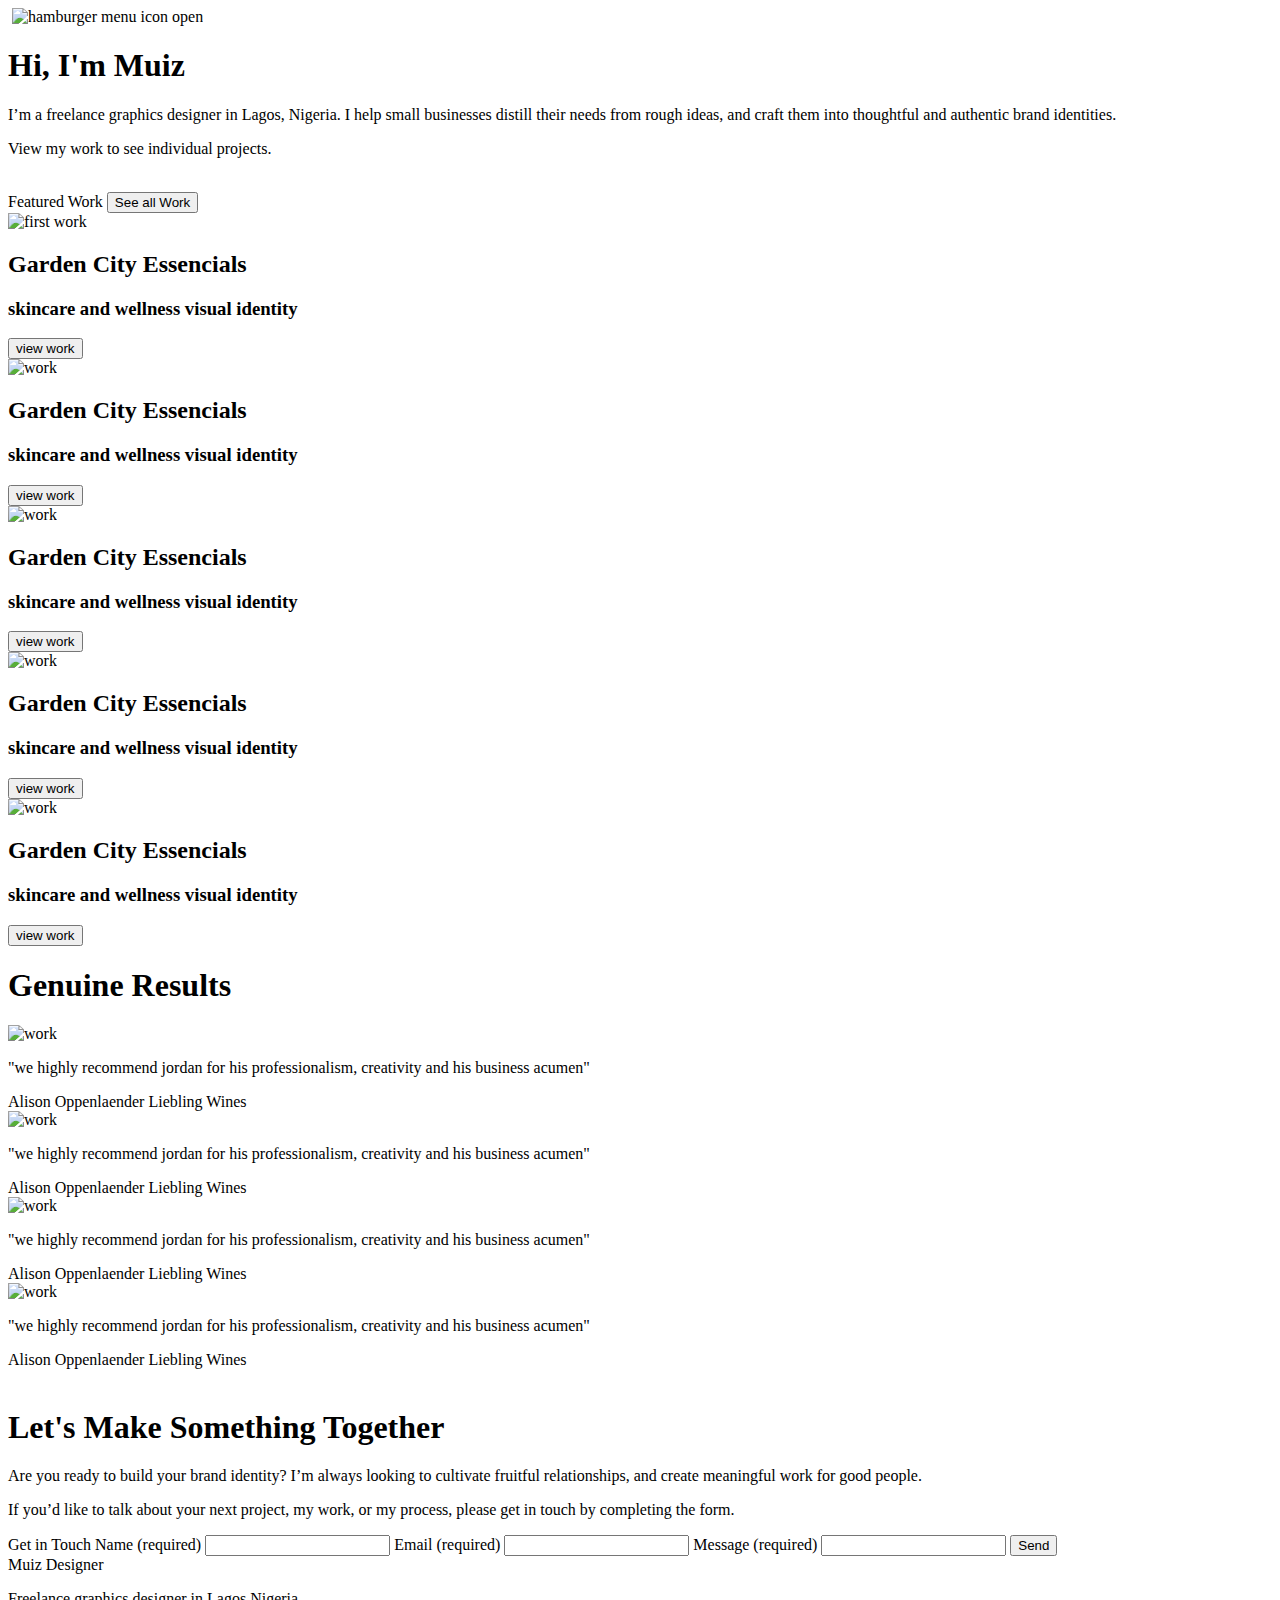
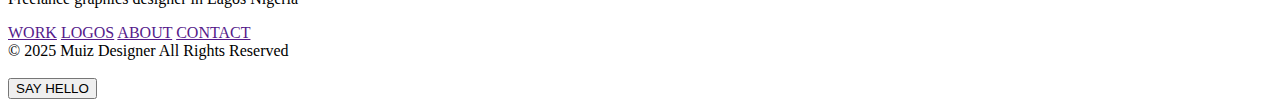
==== index.html @ 4685b1fa "started the repo" ====
<!DOCTYPE html>
<html lang="en">
<head>
    <meta charset="UTF-8">
    <meta name="viewport" content="width=device-width, initial-scale=1.0">
    <title>Muiz | Graphics Designer</title>
    <link rel="icon" href="icon_path" type="image/icon type">
</head>
<body>
    <div>
        <nav>
            <img src="" alt="">
            <img src="" alt="hamburger menu icon open">            
        </nav>

        <div>
            <h1>Hi, I'm Muiz</h1>
            <p>I’m a freelance graphics designer in Lagos, Nigeria. I help small businesses distill their needs from rough ideas, and craft them into thoughtful and authentic brand identities.</p>
            <p>View <span>my work</span> to see individual projects.</p>
        </div>

        <img src="" alt="">
    </div>
    <div>
        <div>
            <span>Featured Work</span>
            <button>See all Work</button>
        </div>
        <div>
            <img src="" alt="first work">
            <h2>Garden City Essencials</h2>
            <h3>skincare and wellness visual identity</h3>
            <button>view work</button>
        </div>
    </div>
    <div>
        <div>
            <img src="" alt="work">
            <h2>Garden City Essencials</h2>
            <h3>skincare and wellness visual identity</h3>
            <button>view work</button>
        </div>
        <div>
            <img src="" alt="work">
            <h2>Garden City Essencials</h2>
            <h3>skincare and wellness visual identity</h3>
            <button>view work</button>
        </div>
        <div>
            <img src="" alt="work">
            <h2>Garden City Essencials</h2>
            <h3>skincare and wellness visual identity</h3>
            <button>view work</button>
        </div>
        <div>
            <img src="" alt="work">
            <h2>Garden City Essencials</h2>
            <h3>skincare and wellness visual identity</h3>
            <button>view work</button>
        </div>
    </div>
    <div>
        <h1>Genuine Results</h1>
        <div>
            <div>
                <img src="" alt="work">
                <p>"we highly recommend jordan for his professionalism, creativity and his business acumen"</p>
                <span>Alison Oppenlaender</span>
                <span>Liebling Wines</span>
            </div>
            <div>
                <img src="" alt="work">
                <p>"we highly recommend jordan for his professionalism, creativity and his business acumen"</p>
                <span>Alison Oppenlaender</span>
                <span>Liebling Wines</span>
            </div>
            <div>
                <img src="" alt="work">
                <p>"we highly recommend jordan for his professionalism, creativity and his business acumen"</p>
                <span>Alison Oppenlaender</span>
                <span>Liebling Wines</span>
            </div>
            <div>
                <img src="" alt="work">
                <p>"we highly recommend jordan for his professionalism, creativity and his business acumen"</p>
                <span>Alison Oppenlaender</span>
                <span>Liebling Wines</span>
            </div>
        </div>
        <div>
            <img src="" alt="">
            <img src="" alt="">
        </div>
    </div>
    <div>
        <div>
            <h1>Let's Make Something Together</h1>
            <p>Are you ready to build your brand identity? I’m always looking to cultivate fruitful relationships, and create meaningful work for good people.</p>
            <p>If you’d like to talk about your next project, my work, or my process, please get in touch by completing the form.</p>
        </div>
        <form action="">
            <span>Get in Touch</span>

            <label for="name">Name (required)</label>
            <input type="text" name="name">

            <label for="email">Email (required)</label>
            <input type="email" name="email">

            <label for="message">Message (required)</label>
            <input type="text" name="message">

            <input type="submit" value="Send">
        </form>
    </div>

    <footer>
        <div>
            <span>Muiz Designer</span>
            <p>Freelance graphics designer in Lagos Nigeria</p>
        </div>

        <div>
            <a href="">WORK</a>
            <a href="">LOGOS</a>
            <a href="">ABOUT</a>
            <a href="">CONTACT</a>
        </div>

        <div>
            <span>© 2025 Muiz Designer</span>
            <span>All Rights Reserved</span>
            <div>
                <img src="" alt="">
                <img src="" alt="">
                <img src="" alt="">
            </div>
        </div>

        <button>SAY HELLO</button>

    </footer>
    
</body>
</html>
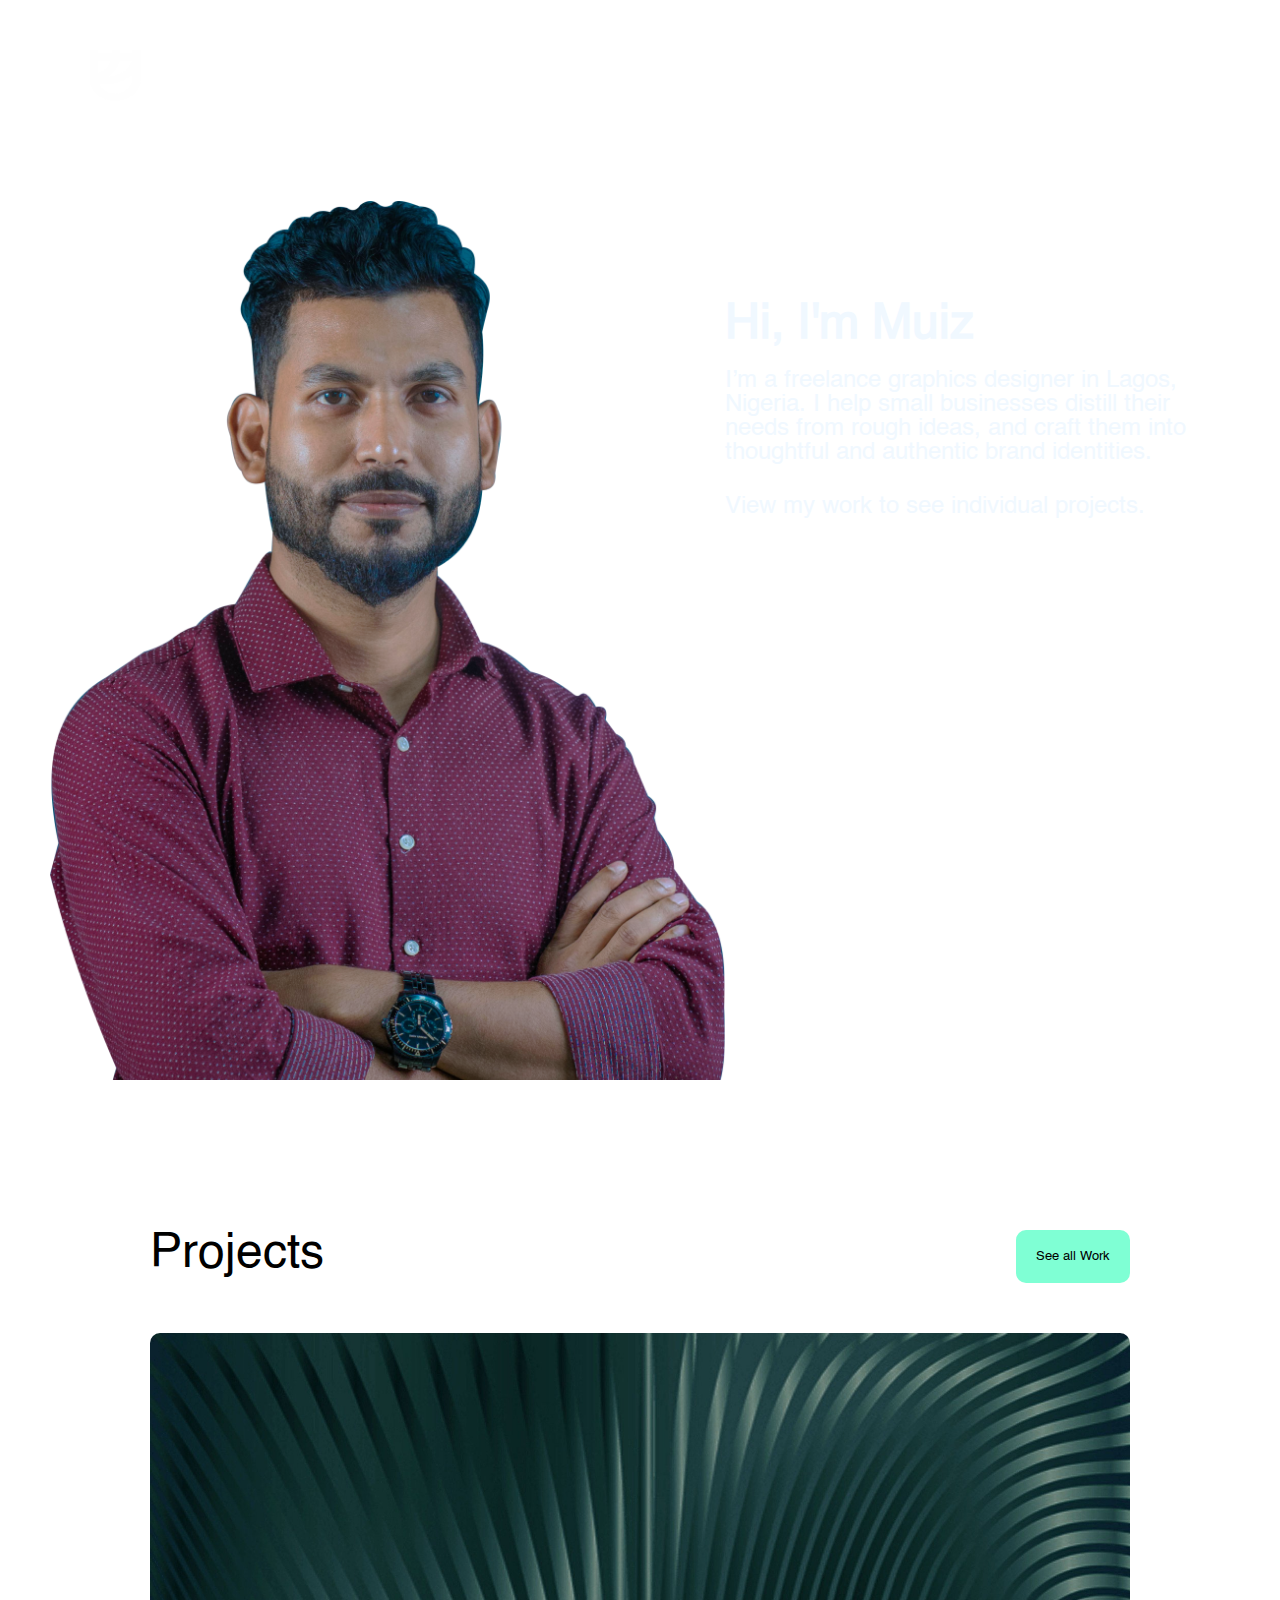
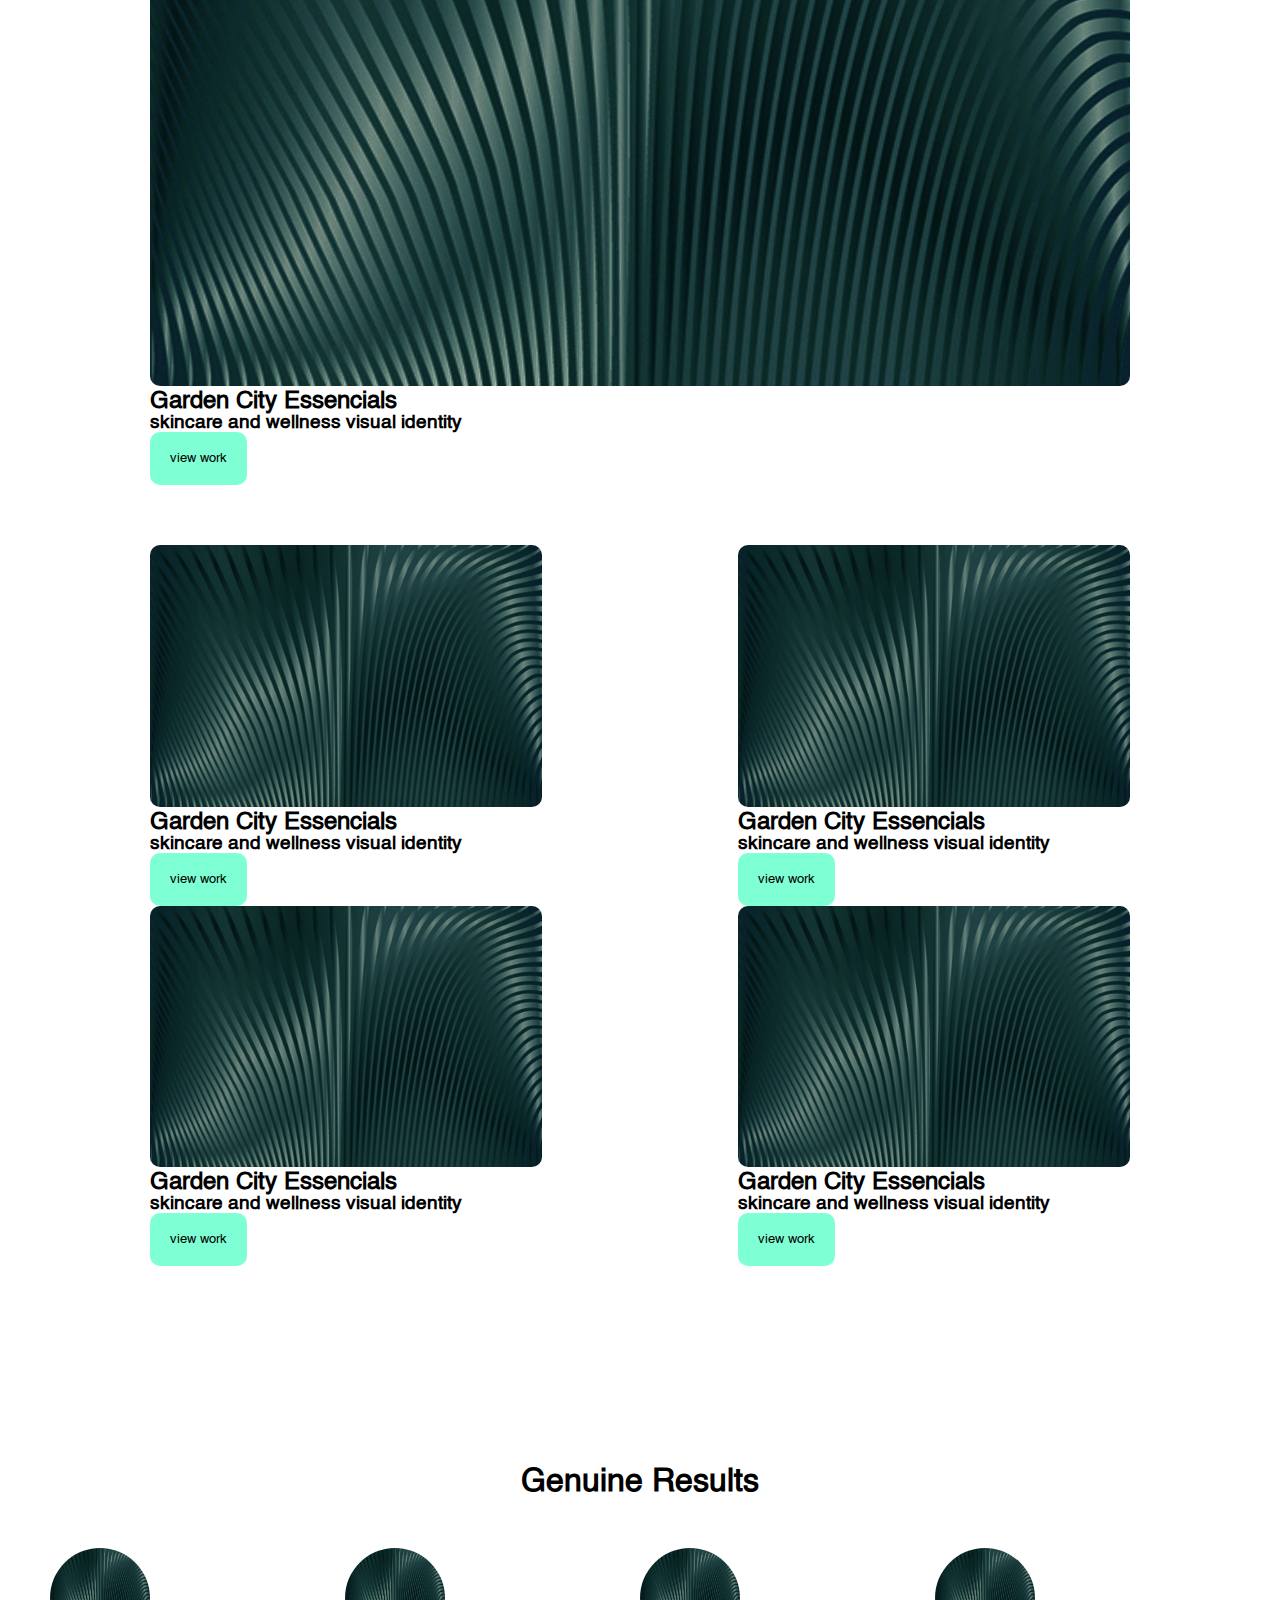
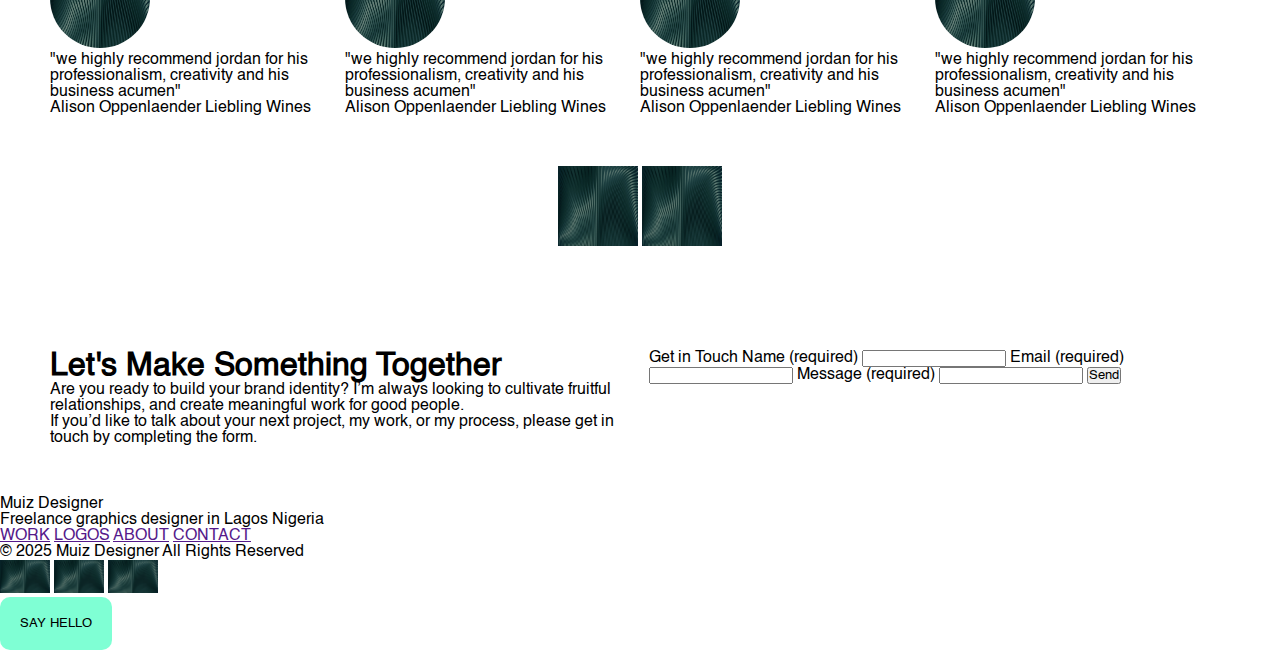
==== commit d2d6e712: "still on the frontend" ====
--- a/index.html
+++ b/index.html
@@ -4,95 +4,96 @@
     <meta charset="UTF-8">
     <meta name="viewport" content="width=device-width, initial-scale=1.0">
     <title>Muiz | Graphics Designer</title>
-    <link rel="icon" href="icon_path" type="image/icon type">
+    <link rel="stylesheet" href="assets\css\index.css">
 </head>
 <body>
-    <div>
+    <div class="hero">
         <nav>
-            <img src="" alt="">
-            <img src="" alt="hamburger menu icon open">            
+            <img src="/assets/images/iconlogo.png" alt="icon" class="logo">
+            <img src="assets\images\icons8-hamburger-menu-100.png" alt="hamburger menu icon open" class="hamburger-open">            
         </nav>
-
-        <div>
-            <h1>Hi, I'm Muiz</h1>
-            <p>I’m a freelance graphics designer in Lagos, Nigeria. I help small businesses distill their needs from rough ideas, and craft them into thoughtful and authentic brand identities.</p>
-            <p>View <span>my work</span> to see individual projects.</p>
+        <div class="intro-container">
+            <div class="intro">
+                <h1>Hi, I'm Muiz</h1>
+                <p>I’m a freelance graphics designer in Lagos, Nigeria. I help small businesses distill their needs from rough ideas, and craft them into thoughtful and authentic brand identities.</p>
+                <p>View <span>my work</span> to see individual projects.</p>
+            </div>
+            <img src="/assets/images/pic.png" alt="" class="hero-image">
         </div>
 
-        <img src="" alt="">
     </div>
-    <div>
-        <div>
-            <span>Featured Work</span>
+    <div class="featured-work">
+        <div class="featured-top">
+            <span>Projects</span>
             <button>See all Work</button>
         </div>
-        <div>
-            <img src="" alt="first work">
+        <div class="work-card">
+            <img src="assets\images\metal.jpg" alt="first work" class="first-work">
             <h2>Garden City Essencials</h2>
             <h3>skincare and wellness visual identity</h3>
             <button>view work</button>
         </div>
     </div>
-    <div>
-        <div>
-            <img src="" alt="work">
+    <div class="works">
+        <div class="work-card">
+            <img src="assets\images\metal.jpg" alt="work" class="work-image">
             <h2>Garden City Essencials</h2>
             <h3>skincare and wellness visual identity</h3>
             <button>view work</button>
         </div>
-        <div>
-            <img src="" alt="work">
+        <div class="work-card">
+            <img src="assets\images\metal.jpg" alt="work" class="work-image">
             <h2>Garden City Essencials</h2>
             <h3>skincare and wellness visual identity</h3>
             <button>view work</button>
         </div>
-        <div>
-            <img src="" alt="work">
+        <div class="work-card">
+            <img src="assets\images\metal.jpg" alt="work" class="work-image">
             <h2>Garden City Essencials</h2>
             <h3>skincare and wellness visual identity</h3>
             <button>view work</button>
         </div>
-        <div>
-            <img src="" alt="work">
+        <div class="work-card">
+            <img src="assets\images\metal.jpg" alt="work" class="work-image">
             <h2>Garden City Essencials</h2>
             <h3>skincare and wellness visual identity</h3>
             <button>view work</button>
         </div>
     </div>
-    <div>
+    <div class="testimonials flex flex-row flex-align gap-50 padding2">
         <h1>Genuine Results</h1>
-        <div>
+        <div class="referals flex">
             <div>
-                <img src="" alt="work">
+                <img src="assets\images\metal.jpg" alt="work" class="portrait">
                 <p>"we highly recommend jordan for his professionalism, creativity and his business acumen"</p>
                 <span>Alison Oppenlaender</span>
                 <span>Liebling Wines</span>
             </div>
             <div>
-                <img src="" alt="work">
+                <img src="assets\images\metal.jpg" alt="work" class="portrait">
                 <p>"we highly recommend jordan for his professionalism, creativity and his business acumen"</p>
                 <span>Alison Oppenlaender</span>
                 <span>Liebling Wines</span>
             </div>
             <div>
-                <img src="" alt="work">
+                <img src="assets\images\metal.jpg" alt="work" class="portrait">
                 <p>"we highly recommend jordan for his professionalism, creativity and his business acumen"</p>
                 <span>Alison Oppenlaender</span>
                 <span>Liebling Wines</span>
             </div>
             <div>
-                <img src="" alt="work">
+                <img src="assets\images\metal.jpg" alt="work" class="portrait">
                 <p>"we highly recommend jordan for his professionalism, creativity and his business acumen"</p>
                 <span>Alison Oppenlaender</span>
                 <span>Liebling Wines</span>
             </div>
         </div>
         <div>
-            <img src="" alt="">
-            <img src="" alt="">
+            <img src="assets\images\metal.jpg" alt="" class="left-arrow">
+            <img src="assets\images\metal.jpg" alt="" class="right-arrow">
         </div>
     </div>
-    <div>
+    <div class="contact flex padding2">
         <div>
             <h1>Let's Make Something Together</h1>
             <p>Are you ready to build your brand identity? I’m always looking to cultivate fruitful relationships, and create meaningful work for good people.</p>
@@ -131,9 +132,9 @@
             <span>© 2025 Muiz Designer</span>
             <span>All Rights Reserved</span>
             <div>
-                <img src="" alt="">
-                <img src="" alt="">
-                <img src="" alt="">
+                <img src="assets\images\metal.jpg" alt="" class="image-icon">
+                <img src="assets\images\metal.jpg" alt="" class="image-icon">
+                <img src="assets\images\metal.jpg" alt="" class="image-icon">
             </div>
         </div>
 
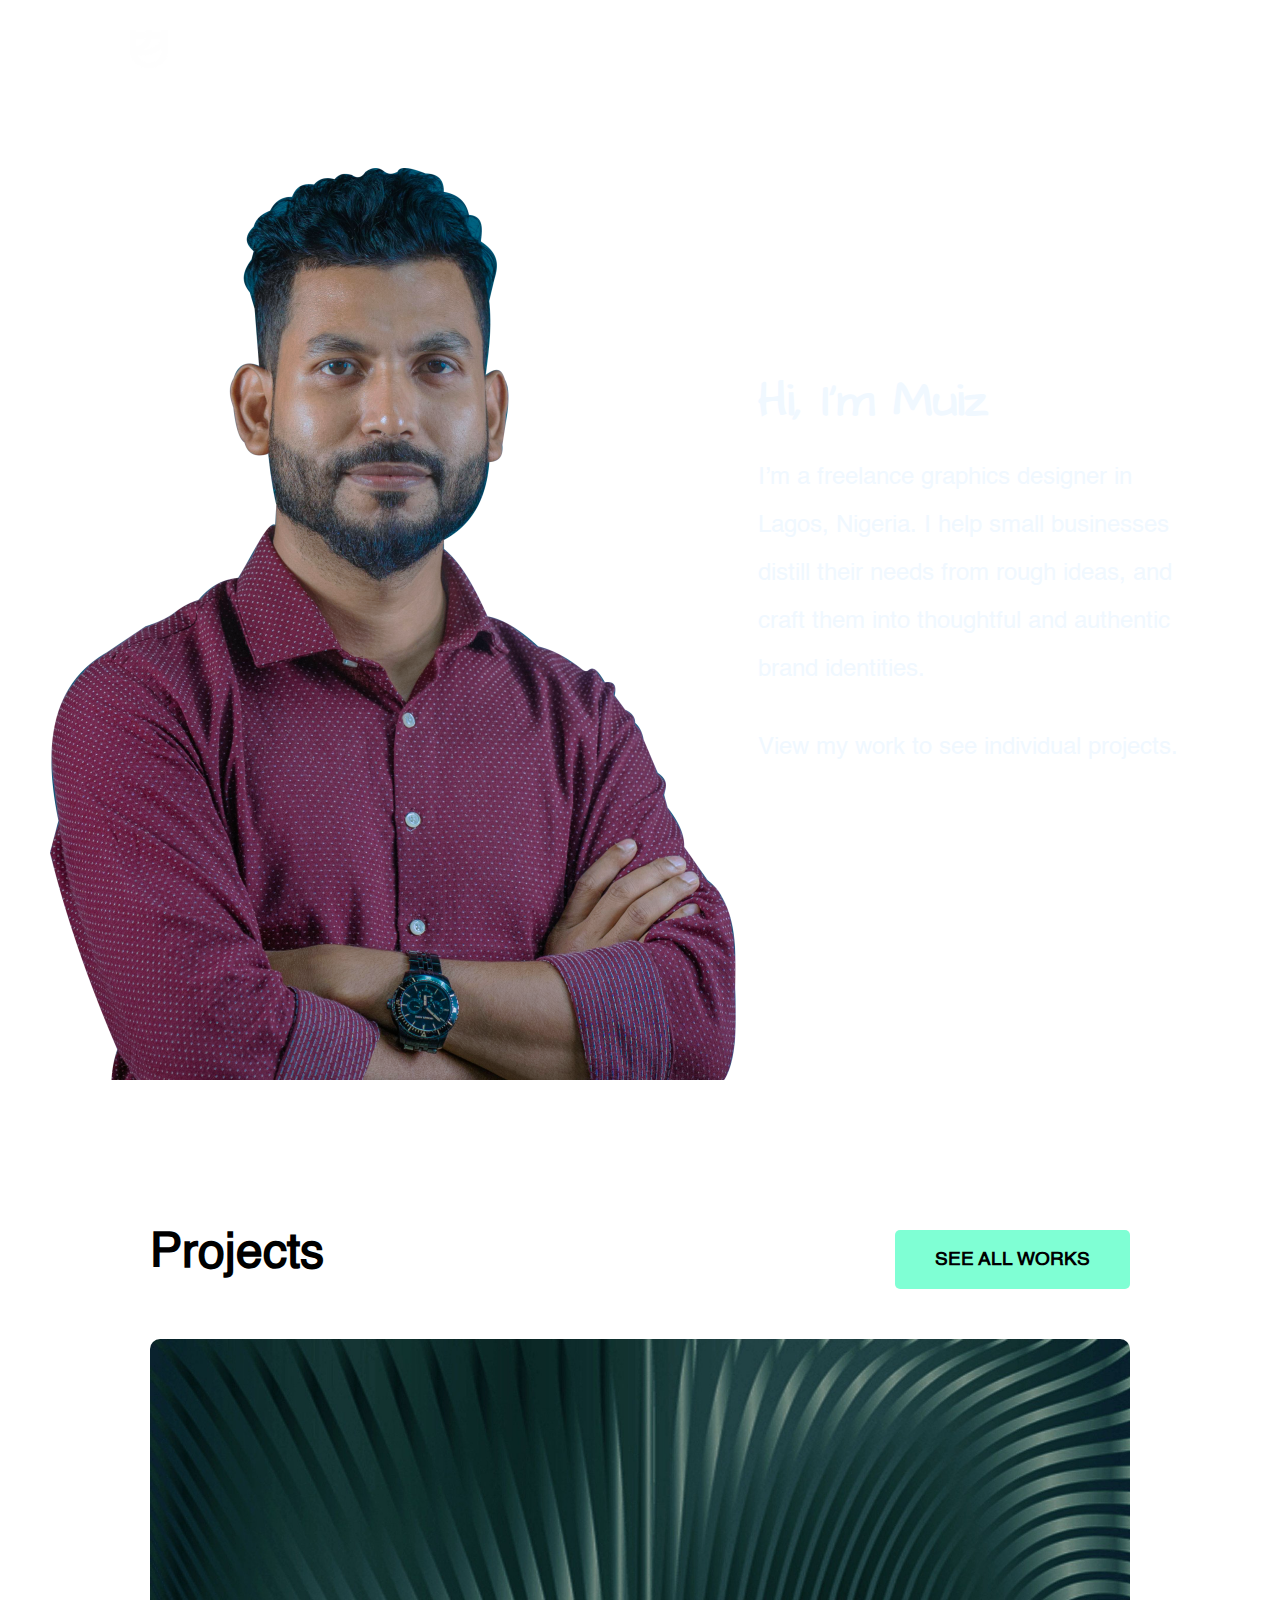
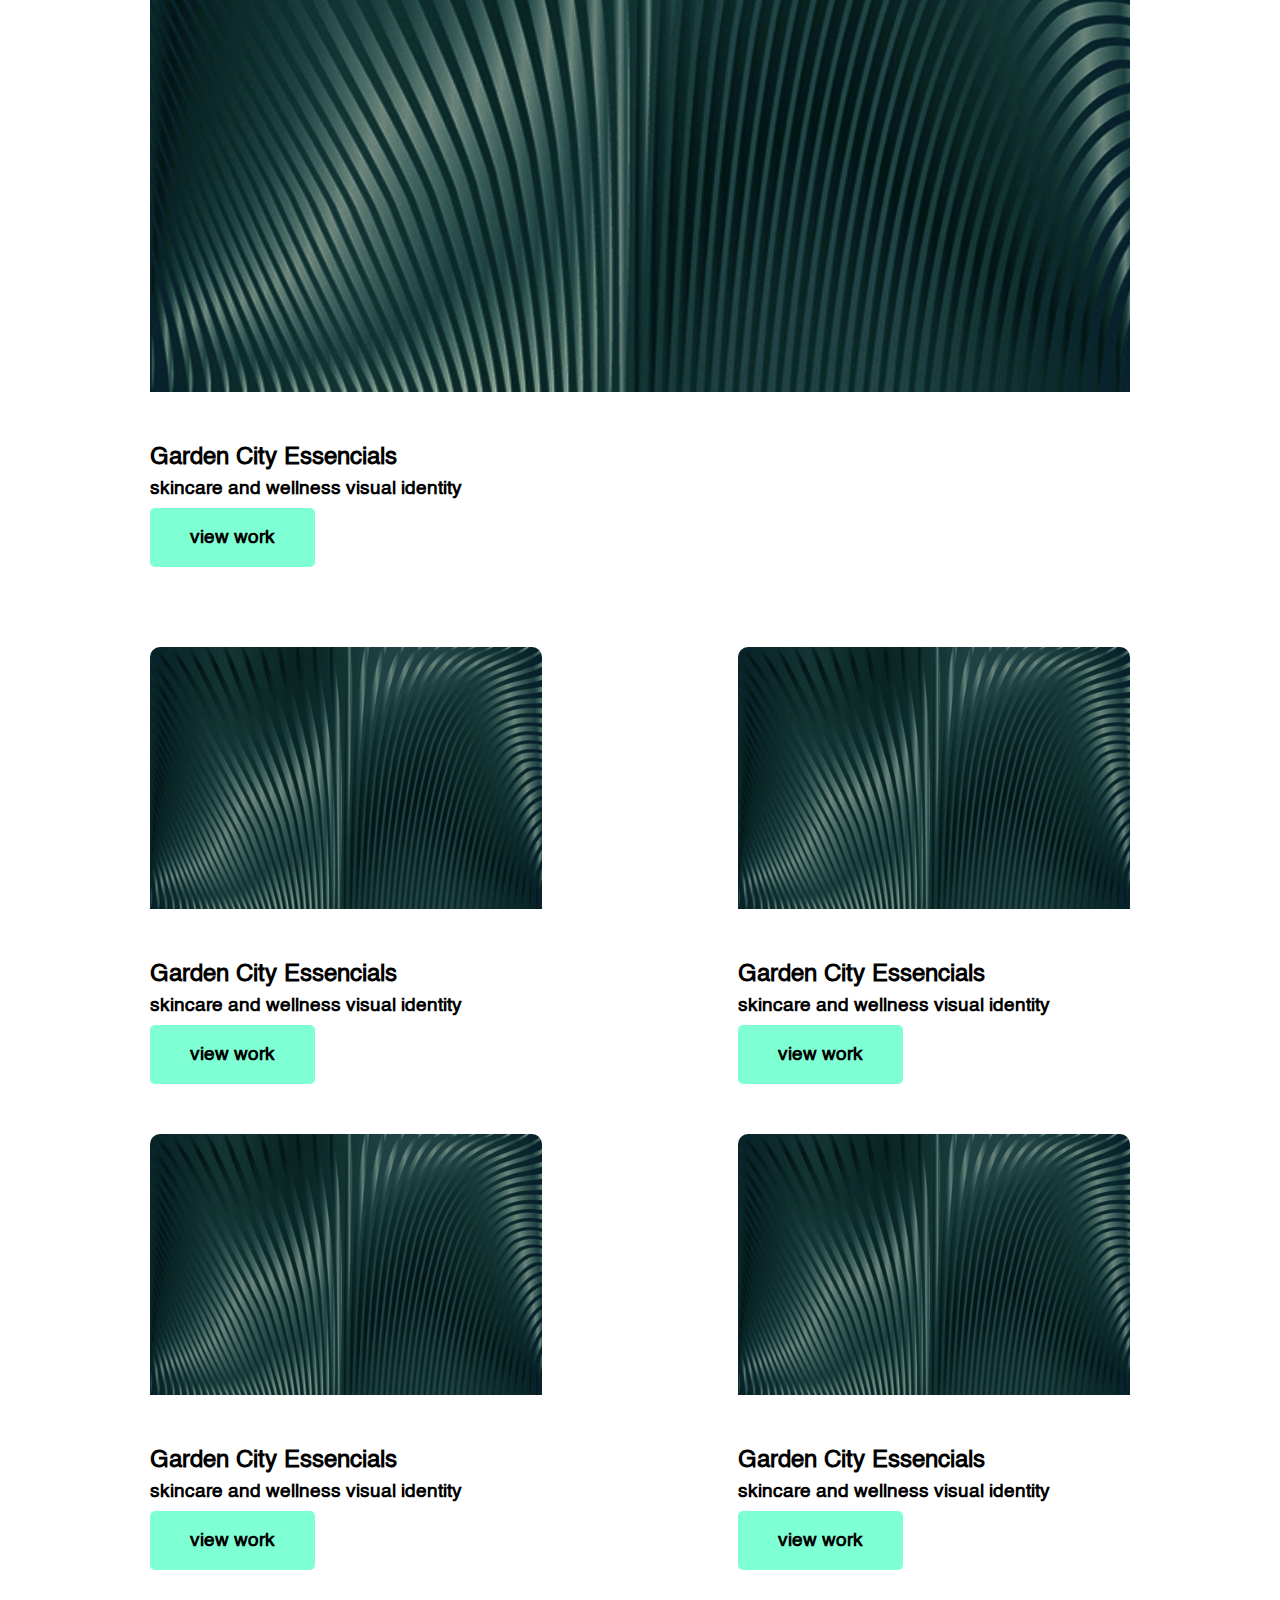
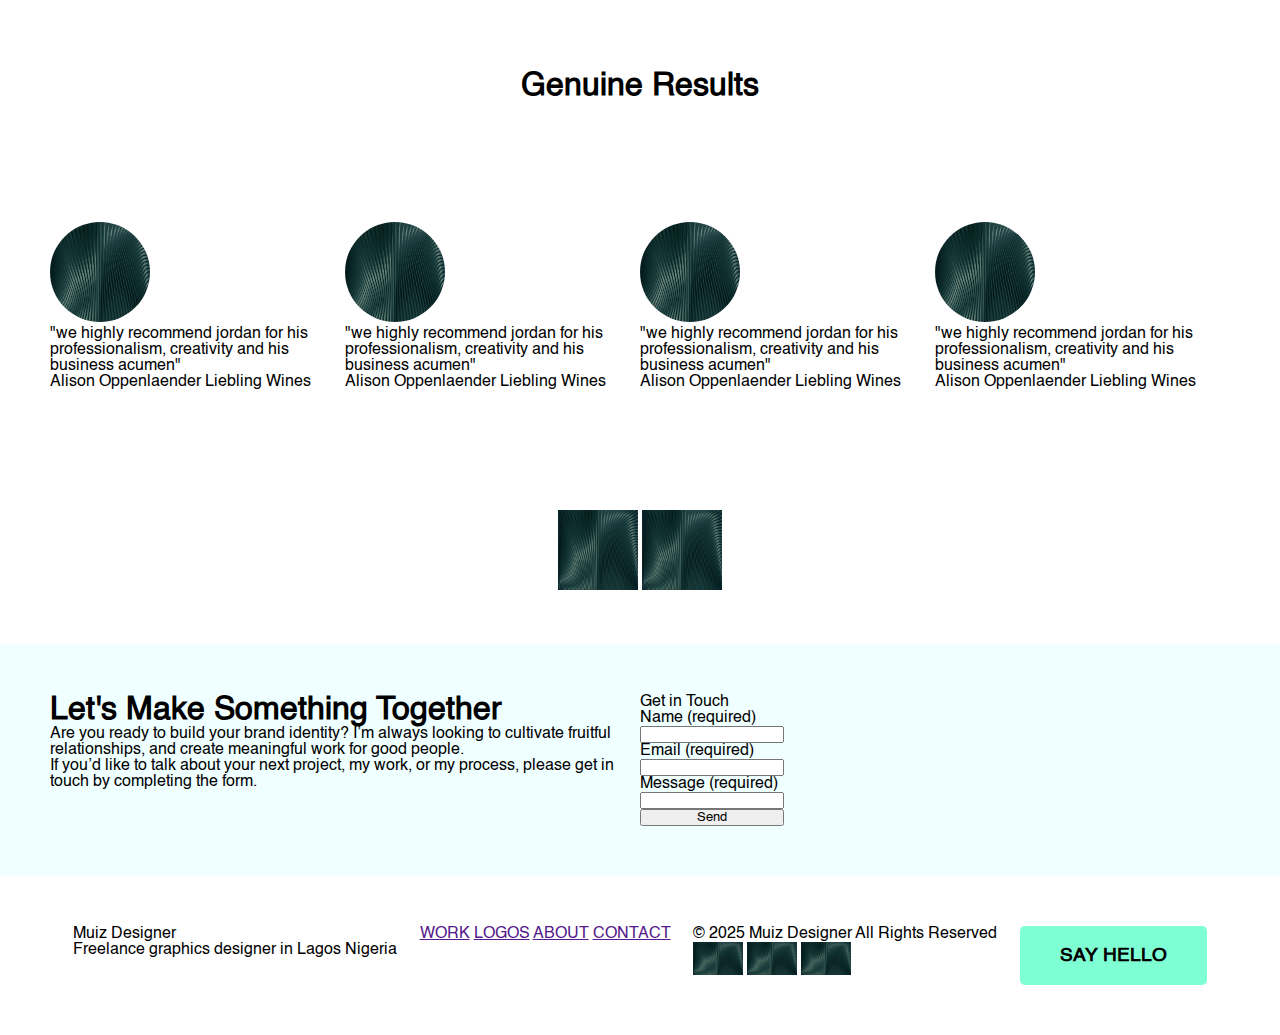
==== commit 996858dc: "about to create a design system" ====
--- a/index.html
+++ b/index.html
@@ -8,11 +8,11 @@
 </head>
 <body>
     <div class="hero">
-        <nav>
+        <nav class="flex">
             <img src="/assets/images/iconlogo.png" alt="icon" class="logo">
-            <img src="assets\images\icons8-hamburger-menu-100.png" alt="hamburger menu icon open" class="hamburger-open">            
+            <img src="assets\images\icons8-hamburger-menu-100.png" alt="hamburger menu icon open" class="hamburger-open logo">            
         </nav>
-        <div class="intro-container">
+        <div class="intro-container flex">
             <div class="intro">
                 <h1>Hi, I'm Muiz</h1>
                 <p>I’m a freelance graphics designer in Lagos, Nigeria. I help small businesses distill their needs from rough ideas, and craft them into thoughtful and authentic brand identities.</p>
@@ -23,44 +23,44 @@
 
     </div>
     <div class="featured-work">
-        <div class="featured-top">
-            <span>Projects</span>
-            <button>See all Work</button>
+        <div class="featured-top flex">
+            <span class="font3">Projects</span>
+            <button>SEE ALL WORKS</button>
         </div>
         <div class="work-card">
             <img src="assets\images\metal.jpg" alt="first work" class="first-work">
-            <h2>Garden City Essencials</h2>
-            <h3>skincare and wellness visual identity</h3>
+            <h2 class="padding-bottom-10">Garden City Essencials</h2>
+            <h3 class="padding-bottom-10">skincare and wellness visual identity</h3>
             <button>view work</button>
         </div>
     </div>
-    <div class="works">
+    <div class="works flex gap-50">
         <div class="work-card">
-            <img src="assets\images\metal.jpg" alt="work" class="work-image">
-            <h2>Garden City Essencials</h2>
-            <h3>skincare and wellness visual identity</h3>
+            <img src="assets\images\metal.jpg" alt="work" class="work-image padding-bottom-50">
+            <h2 class="padding-bottom-10">Garden City Essencials</h2>
+            <h3 class="padding-bottom-10">skincare and wellness visual identity</h3>
             <button>view work</button>
         </div>
         <div class="work-card">
-            <img src="assets\images\metal.jpg" alt="work" class="work-image">
-            <h2>Garden City Essencials</h2>
-            <h3>skincare and wellness visual identity</h3>
+            <img src="assets\images\metal.jpg" alt="work" class="work-image padding-bottom-50">
+            <h2 class="padding-bottom-10">Garden City Essencials</h2>
+            <h3 class="padding-bottom-10">skincare and wellness visual identity</h3>
             <button>view work</button>
         </div>
         <div class="work-card">
-            <img src="assets\images\metal.jpg" alt="work" class="work-image">
-            <h2>Garden City Essencials</h2>
-            <h3>skincare and wellness visual identity</h3>
+            <img src="assets\images\metal.jpg" alt="work" class="work-image padding-bottom-50">
+            <h2 class="padding-bottom-10">Garden City Essencials</h2>
+            <h3 class="padding-bottom-10">skincare and wellness visual identity</h3>
             <button>view work</button>
         </div>
         <div class="work-card">
-            <img src="assets\images\metal.jpg" alt="work" class="work-image">
-            <h2>Garden City Essencials</h2>
-            <h3>skincare and wellness visual identity</h3>
+            <img src="assets\images\metal.jpg" alt="work" class="work-image padding-bottom-50">
+            <h2 class="padding-bottom-10">Garden City Essencials</h2>
+            <h3 class="padding-bottom-10">skincare and wellness visual identity</h3>
             <button>view work</button>
         </div>
     </div>
-    <div class="testimonials flex flex-row flex-align gap-50 padding2">
+    <div class="testimonials flex flex-row flex-align gap-100 padding2">
         <h1>Genuine Results</h1>
         <div class="referals flex">
             <div>
@@ -93,13 +93,13 @@
             <img src="assets\images\metal.jpg" alt="" class="right-arrow">
         </div>
     </div>
-    <div class="contact flex padding2">
-        <div>
+    <div class="contact flex padding2 light1">
+        <div class="width50">
             <h1>Let's Make Something Together</h1>
             <p>Are you ready to build your brand identity? I’m always looking to cultivate fruitful relationships, and create meaningful work for good people.</p>
             <p>If you’d like to talk about your next project, my work, or my process, please get in touch by completing the form.</p>
         </div>
-        <form action="">
+        <form action="" class="flex flex-row">
             <span>Get in Touch</span>
 
             <label for="name">Name (required)</label>
@@ -115,7 +115,7 @@
         </form>
     </div>
 
-    <footer>
+    <footer class="flex padding2 space-evenly">
         <div>
             <span>Muiz Designer</span>
             <p>Freelance graphics designer in Lagos Nigeria</p>
